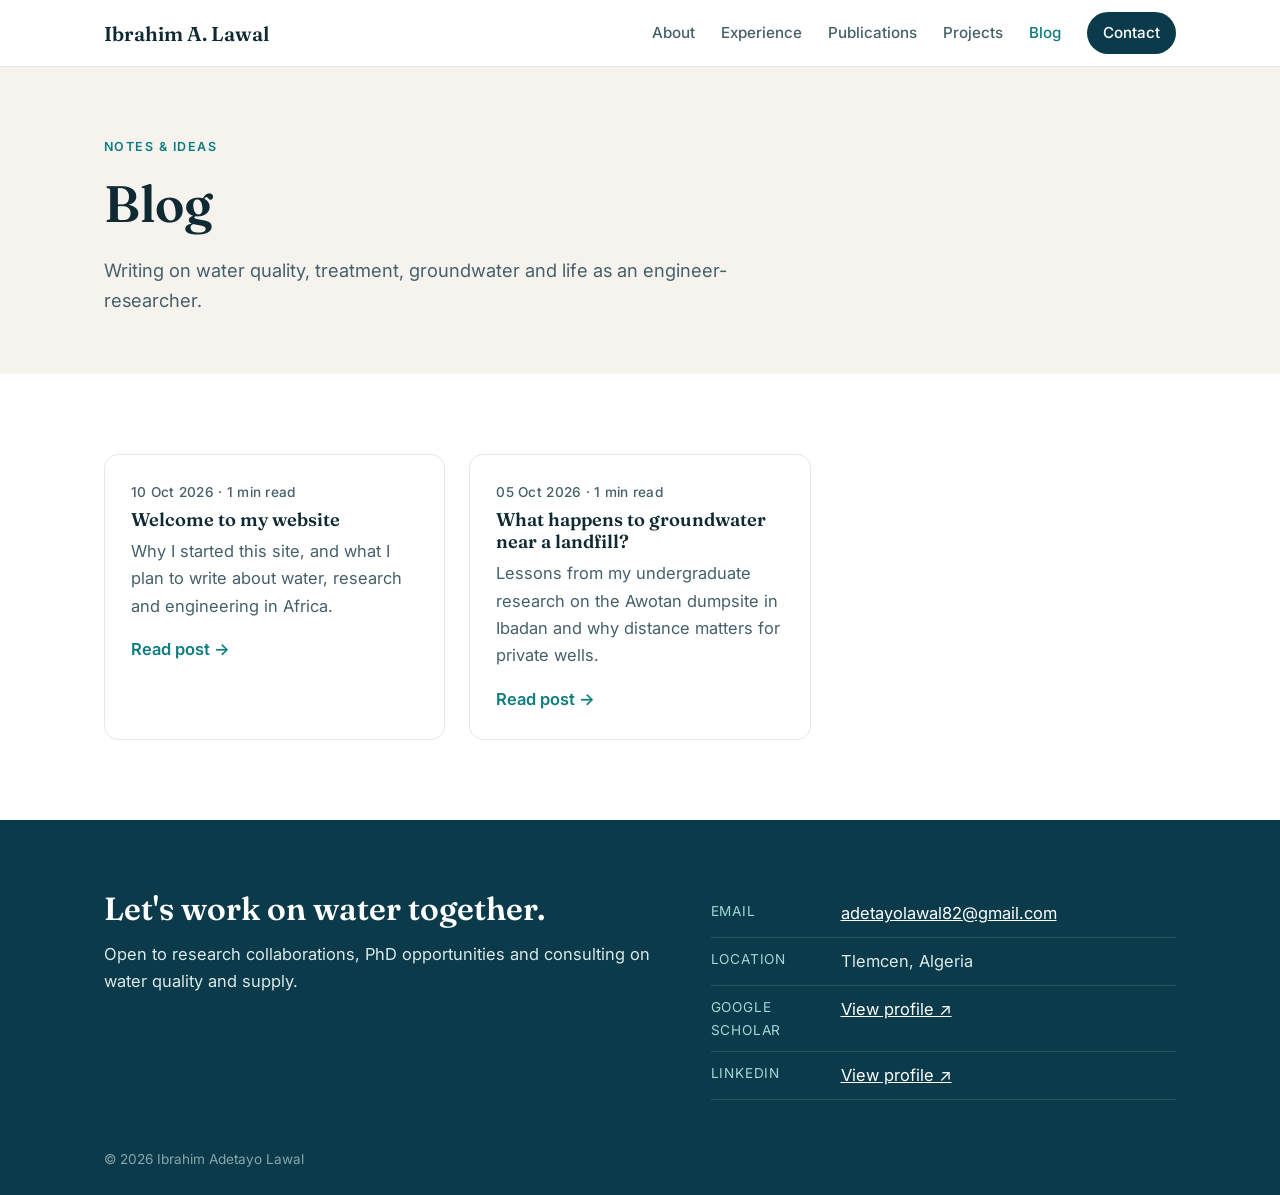
==== blog/index.html @ 3a7a9229 "Add files via upload" ====
<!doctype html>
<html lang="en">
<head>
  <meta charset="utf-8">
  <meta name="viewport" content="width=device-width, initial-scale=1">
  <title>Blog — Ibrahim Adetayo Lawal</title>
  <meta name="description" content="Researching water quality, contaminants of emerging concern, and low-cost treatment solutions for safe drinking water in Africa.">
  <link rel="preconnect" href="https://fonts.googleapis.com">
  <link rel="preconnect" href="https://fonts.gstatic.com" crossorigin>
  <link href="https://fonts.googleapis.com/css2?family=Fraunces:opsz,wght@9..144,400;9..144,600&family=Inter:wght@400;500;600&display=swap" rel="stylesheet">
  <link rel="stylesheet" href="../static/css/style.css">
</head>
<body>
  <header class="nav">
    <div class="wrap nav-inner">
      <a class="brand" href="../">Ibrahim A. Lawal</a>
      <input type="checkbox" id="menu-toggle" aria-label="Open menu">
      <label for="menu-toggle" class="menu-btn"><span></span></label>
      <nav class="links">
        <a href="../#about">About</a>
        <a href="../#experience">Experience</a>
        <a href="../publications/" class="">Publications</a>
        <a href="../projects/" class="">Projects</a>
        <a href="../blog/" class="active">Blog</a>
        <a href="../#contact" class="nav-cta">Contact</a>
      </nav>
    </div>
  </header>

  <main>
<section class="page-head">
  <div class="wrap">
    <p class="eyebrow">Notes &amp; ideas</p>
    <h1>Blog</h1>
    <p class="lead">Writing on water quality, treatment, groundwater and life as an engineer-researcher.</p>
  </div>
</section>
<section class="section">
  <div class="wrap grid three">
    
<a class="card post-card" href="../blog/welcome/">
  <p class="meta">10 Oct 2026 · 1 min read</p>
  <h3>Welcome to my website</h3>
  <p>Why I started this site, and what I plan to write about water, research and engineering in Africa.</p>
  <span class="text-link">Read post →</span>
</a>

<a class="card post-card" href="../blog/landfills-and-groundwater/">
  <p class="meta">05 Oct 2026 · 1 min read</p>
  <h3>What happens to groundwater near a landfill?</h3>
  <p>Lessons from my undergraduate research on the Awotan dumpsite in Ibadan and why distance matters for private wells.</p>
  <span class="text-link">Read post →</span>
</a>

  </div>
</section>
</main>

  <footer class="footer" id="contact">
    <div class="wrap footer-inner">
      <div>
        <h2>Let's work on water together.</h2>
        <p>Open to research collaborations, PhD opportunities and consulting on water quality and supply.</p>
      </div>
      <ul class="contact-list">
        <li><span>Email</span><a href="mailto:adetayolawal82@gmail.com">adetayolawal82@gmail.com</a></li>
        <li><span>Location</span>Tlemcen, Algeria</li>
        
        <li><span>Google Scholar</span><a href="https://scholar.google.com/citations?user=-_t5FaMAAAAJ&amp;hl=en" target="_blank" rel="noopener">View profile ↗</a></li>
        
        <li><span>LinkedIn</span><a href="https://www.linkedin.com/in/ibrahim-adetayo-lawal/" target="_blank" rel="noopener">View profile ↗</a></li>
        
      </ul>
    </div>
    <div class="wrap copyright">© 2026 Ibrahim Adetayo Lawal</div>
  </footer>
</body>
</html>
---- static/css/style.css ----
:root {
  --ink: #0f2a33;
  --ink-soft: #46606a;
  --deep: #0b3b4a;
  --teal: #0f7c80;
  --teal-light: #d9eeee;
  --sand: #f6f3ee;
  --bg: #ffffff;
  --line: #e3e8ea;
  --radius: 14px;
  --serif: "Fraunces", Georgia, serif;
  --sans: "Inter", system-ui, -apple-system, sans-serif;
}

* { box-sizing: border-box; }
html { scroll-behavior: smooth; }
body { margin: 0; font-family: var(--sans); color: var(--ink); background: var(--bg); line-height: 1.65; font-size: 16.5px; }
a { color: var(--teal); }
img { max-width: 100%; }
h1, h2, h3 { font-family: var(--serif); font-weight: 600; line-height: 1.2; margin: 0 0 .4em; }
h3 { font-size: 1.15rem; }
p { margin: 0 0 1em; }

.wrap { max-width: 1120px; margin: 0 auto; padding: 0 24px; }
.wrap.narrow { max-width: 740px; }
.muted { color: var(--ink-soft); }
.meta { font-size: .85rem; color: var(--teal); font-weight: 500; letter-spacing: .02em; margin-bottom: .4em; }
.eyebrow { text-transform: uppercase; letter-spacing: .12em; font-size: .78rem; font-weight: 600; color: var(--teal); }

/* ---------- Navigation ---------- */
.nav { position: sticky; top: 0; z-index: 10; background: rgba(255,255,255,.92); backdrop-filter: blur(8px); border-bottom: 1px solid var(--line); }
.nav-inner { display: flex; align-items: center; justify-content: space-between; height: 66px; }
.brand { font-family: var(--serif); font-size: 1.25rem; font-weight: 600; color: var(--ink); text-decoration: none; }
.links { display: flex; gap: 26px; align-items: center; }
.links a { color: var(--ink-soft); text-decoration: none; font-weight: 500; font-size: .95rem; }
.links a:hover, .links a.active { color: var(--teal); }
.links .nav-cta { background: var(--deep); color: #fff; padding: 8px 16px; border-radius: 999px; }
.links .nav-cta:hover { background: var(--teal); color: #fff; }
#menu-toggle, .menu-btn { display: none; }

/* ---------- Hero ---------- */
.hero { position: relative; background: linear-gradient(160deg, var(--deep) 0%, #125a66 60%, var(--teal) 100%); color: #fff; padding: 90px 0 120px; overflow: hidden; }
.hero-inner { display: grid; grid-template-columns: 1.5fr 1fr; gap: 48px; align-items: center; }
.hero h1 { font-size: clamp(2.4rem, 5vw, 3.8rem); }
.hero .eyebrow { color: #9fd9d6; }
.lead { font-size: 1.15rem; max-width: 60ch; opacity: .92; }
.hero-actions { display: flex; gap: 12px; flex-wrap: wrap; margin-top: 28px; }
.btn { display: inline-block; padding: 12px 22px; border-radius: 999px; background: #fff; color: var(--deep); font-weight: 600; text-decoration: none; border: 2px solid #fff; transition: transform .15s; }
.btn:hover { transform: translateY(-2px); }
.btn.ghost { background: transparent; color: #fff; border-color: rgba(255,255,255,.55); }
.portrait { justify-self: center; width: 280px; height: 280px; border-radius: 50%; overflow: hidden; border: 6px solid rgba(255,255,255,.25); background: rgba(255,255,255,.08); display: grid; place-items: center; }
.portrait img { width: 100%; height: 100%; object-fit: cover; }
.initials { font-family: var(--serif); font-size: 5rem; color: rgba(255,255,255,.85); }
.wave { position: absolute; bottom: -1px; left: 0; width: 100%; height: 70px; fill: var(--bg); }

/* ---------- Sections ---------- */
.section { padding: 80px 0; }
.section.alt { background: var(--sand); }
.section-title { font-size: 2rem; margin-bottom: .8em; }
.section-head { display: flex; justify-content: space-between; align-items: baseline; gap: 16px; flex-wrap: wrap; }
.sub-title { margin: 48px 0 18px; font-size: 1.35rem; }
.two-col { display: grid; grid-template-columns: 1.4fr 1fr; gap: 56px; }
.grid { display: grid; gap: 24px; }
.grid.two { grid-template-columns: repeat(2, 1fr); }
.grid.three { grid-template-columns: repeat(3, 1fr); }

.card { background: #fff; border: 1px solid var(--line); border-radius: var(--radius); padding: 26px; transition: box-shadow .2s, transform .2s; }
.card.soft { background: var(--teal-light); border: none; }
a.card { color: inherit; text-decoration: none; display: block; }
a.card:hover, .project:hover { box-shadow: 0 12px 30px rgba(11,59,74,.10); transform: translateY(-3px); }
.text-link { font-weight: 600; text-decoration: none; color: var(--teal); }
.text-link:hover { text-decoration: underline; }

.interest-list { list-style: none; padding: 0; margin: 0; }
.interest-list li { padding: 12px 0 12px 28px; border-bottom: 1px solid rgba(15,124,128,.2); position: relative; font-weight: 500; }
.interest-list li:last-child { border: none; }
.interest-list li::before { content: ""; position: absolute; left: 0; top: 19px; width: 12px; height: 12px; border-radius: 50% 50% 50% 0; transform: rotate(-45deg); background: var(--teal); }

/* timeline */
.timeline { border-left: 2px solid var(--teal-light); padding-left: 32px; }
.tl-item { position: relative; padding-bottom: 36px; }
.tl-item::before { content: ""; position: absolute; left: -41px; top: 6px; width: 16px; height: 16px; border-radius: 50%; background: #fff; border: 3px solid var(--teal); }
.tl-item ul { padding-left: 18px; margin: 8px 0 0; color: var(--ink-soft); }
.tl-item li { margin-bottom: 4px; }

/* publications */
.pub { display: grid; grid-template-columns: 90px 1fr; gap: 20px; padding: 26px 0; border-bottom: 1px solid var(--line); }
.pub:last-child { border-bottom: none; }
.pub-year { font-family: var(--serif); font-size: 1.6rem; color: var(--teal); }
.pub h3 { margin-top: 8px; }
.pub p { margin-bottom: .3em; }
.venue { font-style: italic; }
.pill { display: inline-block; font-size: .75rem; font-weight: 600; text-transform: uppercase; letter-spacing: .06em; background: var(--teal-light); color: var(--deep); padding: 3px 10px; border-radius: 999px; }

/* projects */
.project { display: flex; flex-direction: column; }
.project p { color: var(--ink-soft); flex: 1; }
.card-top { display: flex; justify-content: space-between; align-items: center; gap: 8px; margin-bottom: 14px; }
.status { font-size: .78rem; color: var(--ink-soft); text-align: right; }
.tags { display: flex; flex-wrap: wrap; gap: 8px; margin: 6px 0 14px; }
.tags span { font-size: .8rem; background: var(--sand); border: 1px solid var(--line); padding: 4px 10px; border-radius: 6px; }

/* blog */
.post-card p { color: var(--ink-soft); }
.page-head { padding: 70px 0 40px; background: var(--sand); }
.page-head h1 { font-size: clamp(2.2rem, 4.5vw, 3.2rem); margin-top: .3em; }
.page-head .lead { color: var(--ink-soft); opacity: 1; }
.prose { padding-top: 48px; padding-bottom: 80px; font-size: 1.08rem; }
.prose h2 { margin-top: 1.8em; font-size: 1.6rem; }
.prose h3 { margin-top: 1.4em; }
.prose blockquote { border-left: 4px solid var(--teal); margin: 1.5em 0; padding: .4em 1.2em; background: var(--teal-light); border-radius: 0 8px 8px 0; }
.prose code { background: var(--sand); padding: 2px 6px; border-radius: 4px; font-size: .92em; }
.prose pre { background: var(--ink); color: #e8f1f2; padding: 18px; border-radius: 10px; overflow-x: auto; }
.prose pre code { background: none; padding: 0; }
.prose table { border-collapse: collapse; width: 100%; margin: 1em 0; }
.prose th, .prose td { border: 1px solid var(--line); padding: 8px 12px; text-align: left; }

/* awards & skills */
.award-list { list-style: none; padding: 0; margin: 0; }
.award-list li { display: grid; grid-template-columns: 64px 1fr; padding: 14px 0; border-bottom: 1px solid var(--line); }
.yr { font-family: var(--serif); color: var(--teal); font-size: 1.15rem; }
.plain { padding-left: 18px; color: var(--ink-soft); }
.skill-group { margin: 18px 0 4px; font-size: .85rem; text-transform: uppercase; letter-spacing: .08em; color: var(--ink-soft); }

/* footer */
.footer { background: var(--deep); color: #dbe9eb; padding: 70px 0 24px; }
.footer h2 { color: #fff; font-size: 2rem; }
.footer-inner { display: grid; grid-template-columns: 1.2fr 1fr; gap: 48px; }
.contact-list { list-style: none; padding: 0; margin: 0; }
.contact-list li { display: grid; grid-template-columns: 130px 1fr; padding: 10px 0; border-bottom: 1px solid rgba(255,255,255,.12); }
.contact-list span { color: #9fd9d6; font-size: .85rem; text-transform: uppercase; letter-spacing: .06em; }
.contact-list a { color: #fff; word-break: break-all; }
.copyright { margin-top: 48px; font-size: .85rem; opacity: .6; }

/* ---------- Responsive ---------- */
@media (max-width: 900px) {
  .grid.three { grid-template-columns: repeat(2, 1fr); }
  .hero-inner, .two-col, .footer-inner { grid-template-columns: 1fr; }
  .portrait { width: 200px; height: 200px; order: -1; justify-self: start; }
  .initials { font-size: 3.6rem; }
}
@media (max-width: 760px) {
  .wrap { padding: 0 16px; }
  .menu-btn { display: block; cursor: pointer; width: 28px; height: 20px; position: relative; }
  .menu-btn span, .menu-btn span::before, .menu-btn span::after { position: absolute; width: 28px; height: 2px; background: var(--ink); content: ""; left: 0; }
  .menu-btn span { top: 9px; } .menu-btn span::before { top: -8px; } .menu-btn span::after { top: 8px; }
  .links { display: none; position: absolute; top: 66px; left: 0; right: 0; background: #fff; flex-direction: column; align-items: flex-start; padding: 16px; gap: 14px; border-bottom: 1px solid var(--line); }
  #menu-toggle:checked ~ .links { display: flex; }
  .grid.two, .grid.three { grid-template-columns: 1fr; }
  .section { padding: 56px 0; }
  .hero { padding: 56px 0 100px; }
  .pub { grid-template-columns: 1fr; gap: 4px; }
  .contact-list li { grid-template-columns: 1fr; }
}
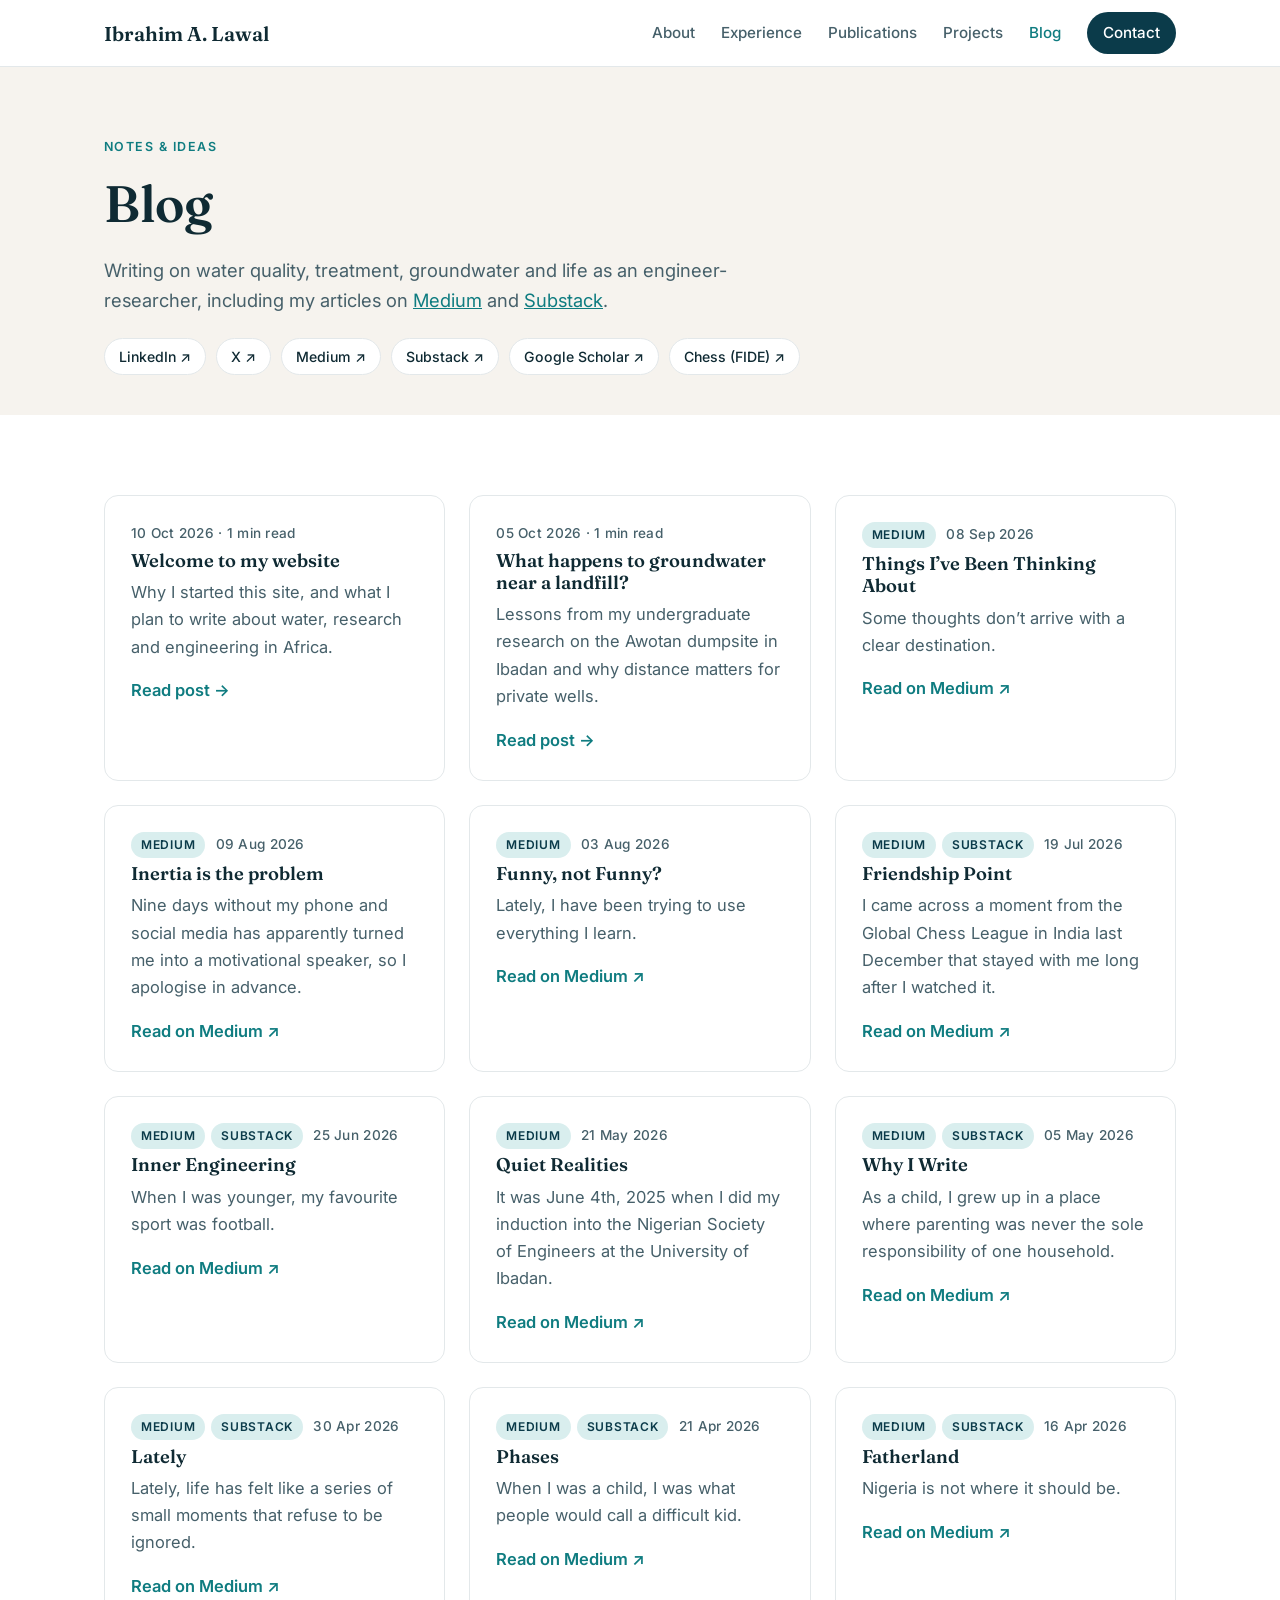
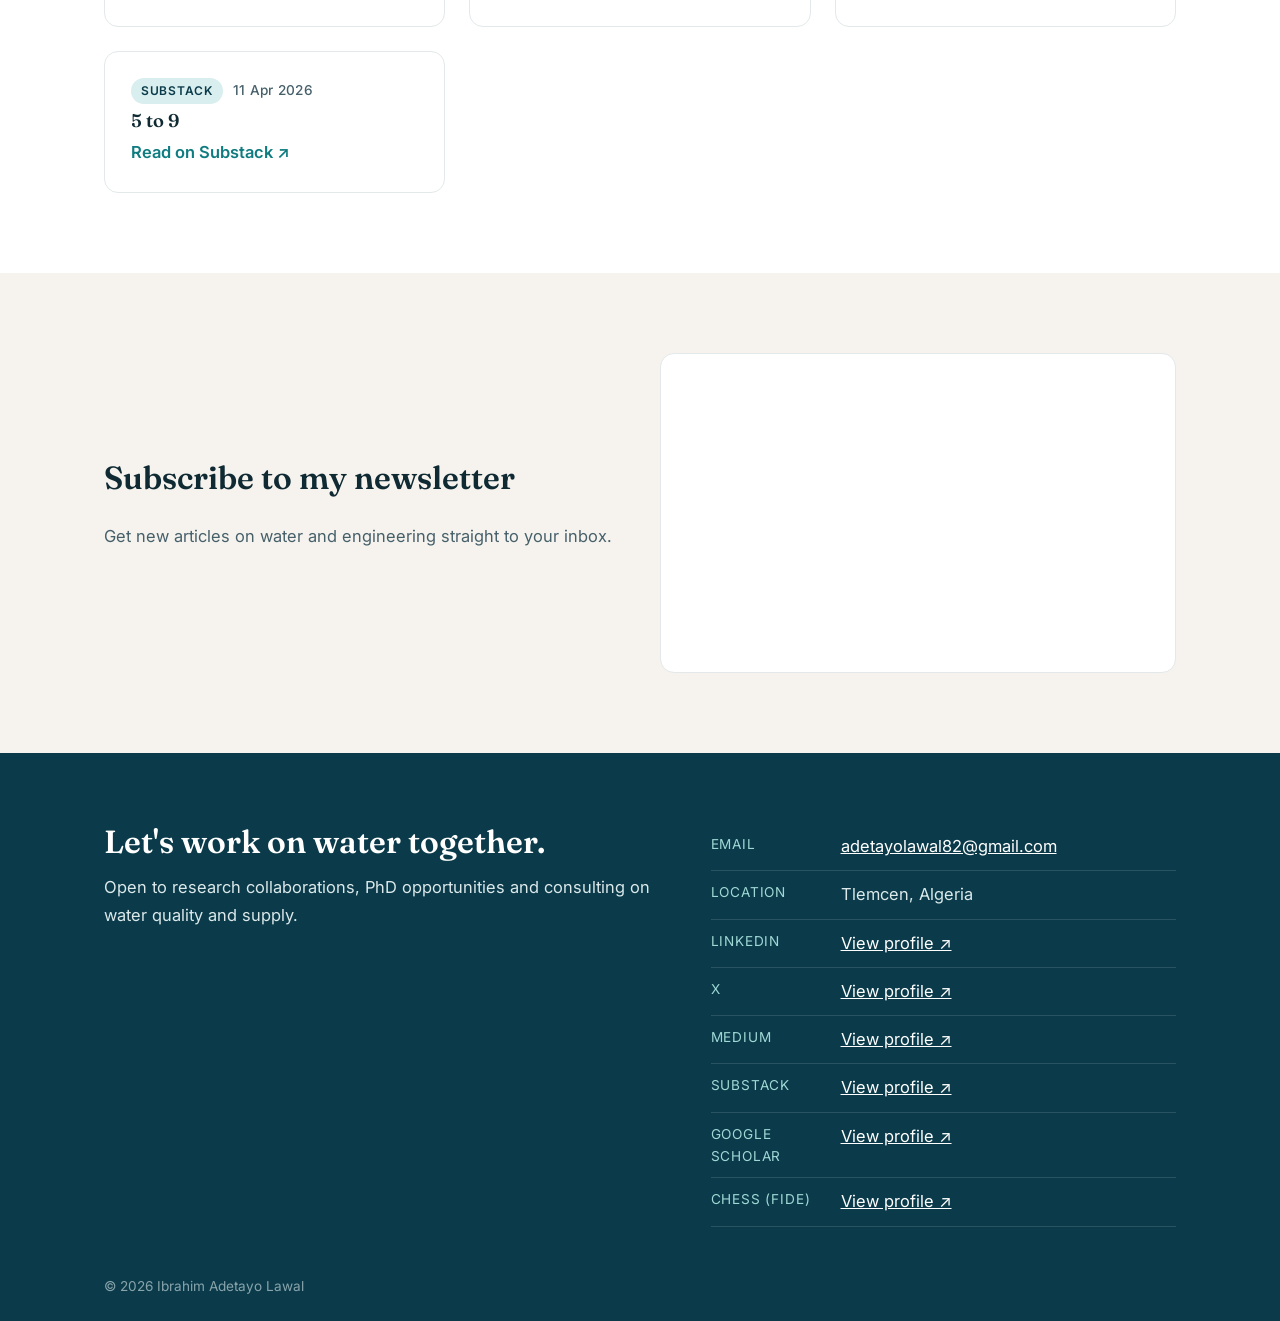
==== commit 08b47be6: "Add files via upload" ====
--- a/blog/index.html
+++ b/blog/index.html
@@ -32,12 +32,30 @@
   <div class="wrap">
     <p class="eyebrow">Notes &amp; ideas</p>
     <h1>Blog</h1>
-    <p class="lead">Writing on water quality, treatment, groundwater and life as an engineer-researcher.</p>
+    <p class="lead">Writing on water quality, treatment, groundwater and life as an engineer-researcher, including my articles on <a href="https://medium.com/@Adetayo_" target="_blank" rel="noopener">Medium</a> and <a href="https://adetayortbishop.substack.com" target="_blank" rel="noopener">Substack</a>.</p>
+    
+<div class="social ">
+  
+  <a href="https://www.linkedin.com/in/ibrahim-adetayo-lawal/" target="_blank" rel="noopener">LinkedIn <span aria-hidden="true">↗</span></a>
+  
+  <a href="https://x.com/adetayo_bishop" target="_blank" rel="noopener">X <span aria-hidden="true">↗</span></a>
+  
+  <a href="https://medium.com/@Adetayo_" target="_blank" rel="noopener">Medium <span aria-hidden="true">↗</span></a>
+  
+  <a href="https://adetayortbishop.substack.com" target="_blank" rel="noopener">Substack <span aria-hidden="true">↗</span></a>
+  
+  <a href="https://scholar.google.com/citations?user=-_t5FaMAAAAJ&amp;hl=en" target="_blank" rel="noopener">Google Scholar <span aria-hidden="true">↗</span></a>
+  
+  <a href="https://ratings.fide.com/profile/8587370" target="_blank" rel="noopener">Chess (FIDE) <span aria-hidden="true">↗</span></a>
+  
+</div>
+
   </div>
 </section>
 <section class="section">
   <div class="wrap grid three">
     
+
 <a class="card post-card" href="../blog/welcome/">
   <p class="meta">10 Oct 2026 · 1 min read</p>
   <h3>Welcome to my website</h3>
@@ -45,6 +63,8 @@
   <span class="text-link">Read post →</span>
 </a>
 
+
+
 <a class="card post-card" href="../blog/landfills-and-groundwater/">
   <p class="meta">05 Oct 2026 · 1 min read</p>
   <h3>What happens to groundwater near a landfill?</h3>
@@ -52,8 +72,119 @@
   <span class="text-link">Read post →</span>
 </a>
 
+
+
+<a class="card post-card" href="https://medium.com/@Adetayo_/things-ive-been-thinking-about-537964756d93" target="_blank" rel="noopener">
+  <p class="meta"><span class="pill source">Medium</span> 08 Sep 2026</p>
+  <h3>Things I’ve Been Thinking About</h3>
+  <p>Some thoughts don’t arrive with a clear destination.</p>
+  <span class="text-link">Read on Medium ↗</span>
+</a>
+
+
+
+<a class="card post-card" href="https://medium.com/@Adetayo_/inertia-is-the-problem-79dde623b4c2" target="_blank" rel="noopener">
+  <p class="meta"><span class="pill source">Medium</span> 09 Aug 2026</p>
+  <h3>Inertia is the problem</h3>
+  <p>Nine days without my phone and social media has apparently turned me into a motivational speaker, so I apologise in advance.</p>
+  <span class="text-link">Read on Medium ↗</span>
+</a>
+
+
+
+<a class="card post-card" href="https://medium.com/@Adetayo_/funny-not-funny-9919edc2ab64" target="_blank" rel="noopener">
+  <p class="meta"><span class="pill source">Medium</span> 03 Aug 2026</p>
+  <h3>Funny, not Funny?</h3>
+  <p>Lately, I have been trying to use everything I learn.</p>
+  <span class="text-link">Read on Medium ↗</span>
+</a>
+
+
+
+<a class="card post-card" href="https://medium.com/@Adetayo_/friendship-point-3ca64e871cee" target="_blank" rel="noopener">
+  <p class="meta"><span class="pill source">Medium</span><span class="pill source">Substack</span> 19 Jul 2026</p>
+  <h3>Friendship Point</h3>
+  <p>I came across a moment from the Global Chess League in India last December that stayed with me long after I watched it.</p>
+  <span class="text-link">Read on Medium ↗</span>
+</a>
+
+
+
+<a class="card post-card" href="https://medium.com/@Adetayo_/inner-engineering-332736660694" target="_blank" rel="noopener">
+  <p class="meta"><span class="pill source">Medium</span><span class="pill source">Substack</span> 25 Jun 2026</p>
+  <h3>Inner Engineering</h3>
+  <p>When I was younger, my favourite sport was football.</p>
+  <span class="text-link">Read on Medium ↗</span>
+</a>
+
+
+
+<a class="card post-card" href="https://medium.com/@Adetayo_/quiet-realities-3d44cc1329d8" target="_blank" rel="noopener">
+  <p class="meta"><span class="pill source">Medium</span> 21 May 2026</p>
+  <h3>Quiet Realities</h3>
+  <p>It was June 4th, 2025 when I did my induction into the Nigerian Society of Engineers at the University of Ibadan.</p>
+  <span class="text-link">Read on Medium ↗</span>
+</a>
+
+
+
+<a class="card post-card" href="https://medium.com/@Adetayo_/why-i-write-5022e3fa83dd" target="_blank" rel="noopener">
+  <p class="meta"><span class="pill source">Medium</span><span class="pill source">Substack</span> 05 May 2026</p>
+  <h3>Why I Write</h3>
+  <p>As a child, I grew up in a place where parenting was never the sole responsibility of one household.</p>
+  <span class="text-link">Read on Medium ↗</span>
+</a>
+
+
+
+<a class="card post-card" href="https://medium.com/@Adetayo_/lately-3fac8d2ac741" target="_blank" rel="noopener">
+  <p class="meta"><span class="pill source">Medium</span><span class="pill source">Substack</span> 30 Apr 2026</p>
+  <h3>Lately</h3>
+  <p>Lately, life has felt like a series of small moments that refuse to be ignored.</p>
+  <span class="text-link">Read on Medium ↗</span>
+</a>
+
+
+
+<a class="card post-card" href="https://medium.com/@Adetayo_/phases-cc99d7871019" target="_blank" rel="noopener">
+  <p class="meta"><span class="pill source">Medium</span><span class="pill source">Substack</span> 21 Apr 2026</p>
+  <h3>Phases</h3>
+  <p>When I was a child, I was what people would call a difficult kid.</p>
+  <span class="text-link">Read on Medium ↗</span>
+</a>
+
+
+
+<a class="card post-card" href="https://medium.com/@Adetayo_/fatherland-a5146ba4bfc0" target="_blank" rel="noopener">
+  <p class="meta"><span class="pill source">Medium</span><span class="pill source">Substack</span> 16 Apr 2026</p>
+  <h3>Fatherland</h3>
+  <p>Nigeria is not where it should be.</p>
+  <span class="text-link">Read on Medium ↗</span>
+</a>
+
+
+
+<a class="card post-card" href="https://adetayortbishop.substack.com/p/5-to-9" target="_blank" rel="noopener">
+  <p class="meta"><span class="pill source">Substack</span> 11 Apr 2026</p>
+  <h3>5 to 9</h3>
+  
+  <span class="text-link">Read on Substack ↗</span>
+</a>
+
+
   </div>
 </section>
+
+<section class="section alt">
+  <div class="wrap newsletter">
+    <div>
+      <h2 class="section-title">Subscribe to my newsletter</h2>
+      <p class="muted">Get new articles on water and engineering straight to your inbox.</p>
+    </div>
+    <iframe src="https://adetayortbishop.substack.com/embed" title="Substack newsletter signup" frameborder="0" scrolling="no"></iframe>
+  </div>
+</section>
+
 </main>
 
   <footer class="footer" id="contact">
@@ -66,9 +197,17 @@
         <li><span>Email</span><a href="mailto:adetayolawal82@gmail.com">adetayolawal82@gmail.com</a></li>
         <li><span>Location</span>Tlemcen, Algeria</li>
         
+        <li><span>LinkedIn</span><a href="https://www.linkedin.com/in/ibrahim-adetayo-lawal/" target="_blank" rel="noopener">View profile ↗</a></li>
+        
+        <li><span>X</span><a href="https://x.com/adetayo_bishop" target="_blank" rel="noopener">View profile ↗</a></li>
+        
+        <li><span>Medium</span><a href="https://medium.com/@Adetayo_" target="_blank" rel="noopener">View profile ↗</a></li>
+        
+        <li><span>Substack</span><a href="https://adetayortbishop.substack.com" target="_blank" rel="noopener">View profile ↗</a></li>
+        
         <li><span>Google Scholar</span><a href="https://scholar.google.com/citations?user=-_t5FaMAAAAJ&amp;hl=en" target="_blank" rel="noopener">View profile ↗</a></li>
         
-        <li><span>LinkedIn</span><a href="https://www.linkedin.com/in/ibrahim-adetayo-lawal/" target="_blank" rel="noopener">View profile ↗</a></li>
+        <li><span>Chess (FIDE)</span><a href="https://ratings.fide.com/profile/8587370" target="_blank" rel="noopener">View profile ↗</a></li>
         
       </ul>
     </div>
--- a/static/css/style.css
+++ b/static/css/style.css
@@ -94,7 +94,7 @@
 
 /* projects */
 .project { display: flex; flex-direction: column; }
-.project p { color: var(--ink-soft); flex: 1; }
+.project p { color: var(--ink-soft); }
 .card-top { display: flex; justify-content: space-between; align-items: center; gap: 8px; margin-bottom: 14px; }
 .status { font-size: .78rem; color: var(--ink-soft); text-align: right; }
 .tags { display: flex; flex-wrap: wrap; gap: 8px; margin: 6px 0 14px; }
@@ -132,10 +132,42 @@
 .contact-list a { color: #fff; word-break: break-all; }
 .copyright { margin-top: 48px; font-size: .85rem; opacity: .6; }
 
+/* social links */
+.social { display: flex; flex-wrap: wrap; gap: 10px; margin-top: 22px; }
+.social a { font-size: .88rem; font-weight: 500; text-decoration: none; padding: 6px 14px; border-radius: 999px; border: 1px solid var(--line); color: var(--ink); background: #fff; transition: border-color .15s, color .15s; }
+.social a:hover { border-color: var(--teal); color: var(--teal); }
+.social.on-dark a { background: rgba(255,255,255,.1); border-color: rgba(255,255,255,.3); color: #fff; }
+.social.on-dark a:hover { background: rgba(255,255,255,.2); color: #fff; }
+.pill.source { margin-right: 6px; }
+
+/* project extras */
+.project .subtitle { font-style: italic; color: var(--deep); flex: 0; margin-top: -4px; }
+.project .details { padding-left: 18px; margin: 0 0 14px; color: var(--ink-soft); font-size: .93rem; }
+.project .details li { margin-bottom: 4px; }
+
+.project .col { display: flex; flex-direction: column; flex: 1; }
+.project .summary { flex: 1; }
+.project.featured { grid-column: 1 / -1; display: grid; grid-template-columns: 1.1fr 1fr; gap: 40px; }
+.project.featured .summary { flex: 0; }
+.project.featured .details { font-size: 1rem; margin-top: 4px; }
+.project.featured h3 { font-size: 1.5rem; }
+@media (max-width: 900px) { .project.featured { grid-template-columns: 1fr; gap: 0; } }
+
+/* press */
+.press-card { display: block; text-decoration: none; color: inherit; padding: 34px 36px; border-radius: var(--radius); background: var(--teal-light); border-left: 5px solid var(--teal); transition: transform .2s; }
+.press-card:hover { transform: translateY(-3px); }
+.press-card h3 { font-size: 1.45rem; max-width: 46ch; }
+.press-card p { color: var(--ink-soft); max-width: 70ch; }
+.press-card + .press-card { margin-top: 18px; }
+
+/* newsletter */
+.newsletter { display: grid; grid-template-columns: 1fr 1fr; gap: 40px; align-items: center; }
+.newsletter iframe { width: 100%; height: 320px; border: 1px solid var(--line); border-radius: var(--radius); background: #fff; }
+
 /* ---------- Responsive ---------- */
 @media (max-width: 900px) {
   .grid.three { grid-template-columns: repeat(2, 1fr); }
-  .hero-inner, .two-col, .footer-inner { grid-template-columns: 1fr; }
+  .hero-inner, .two-col, .footer-inner, .newsletter { grid-template-columns: 1fr; }
   .portrait { width: 200px; height: 200px; order: -1; justify-self: start; }
   .initials { font-size: 3.6rem; }
 }
